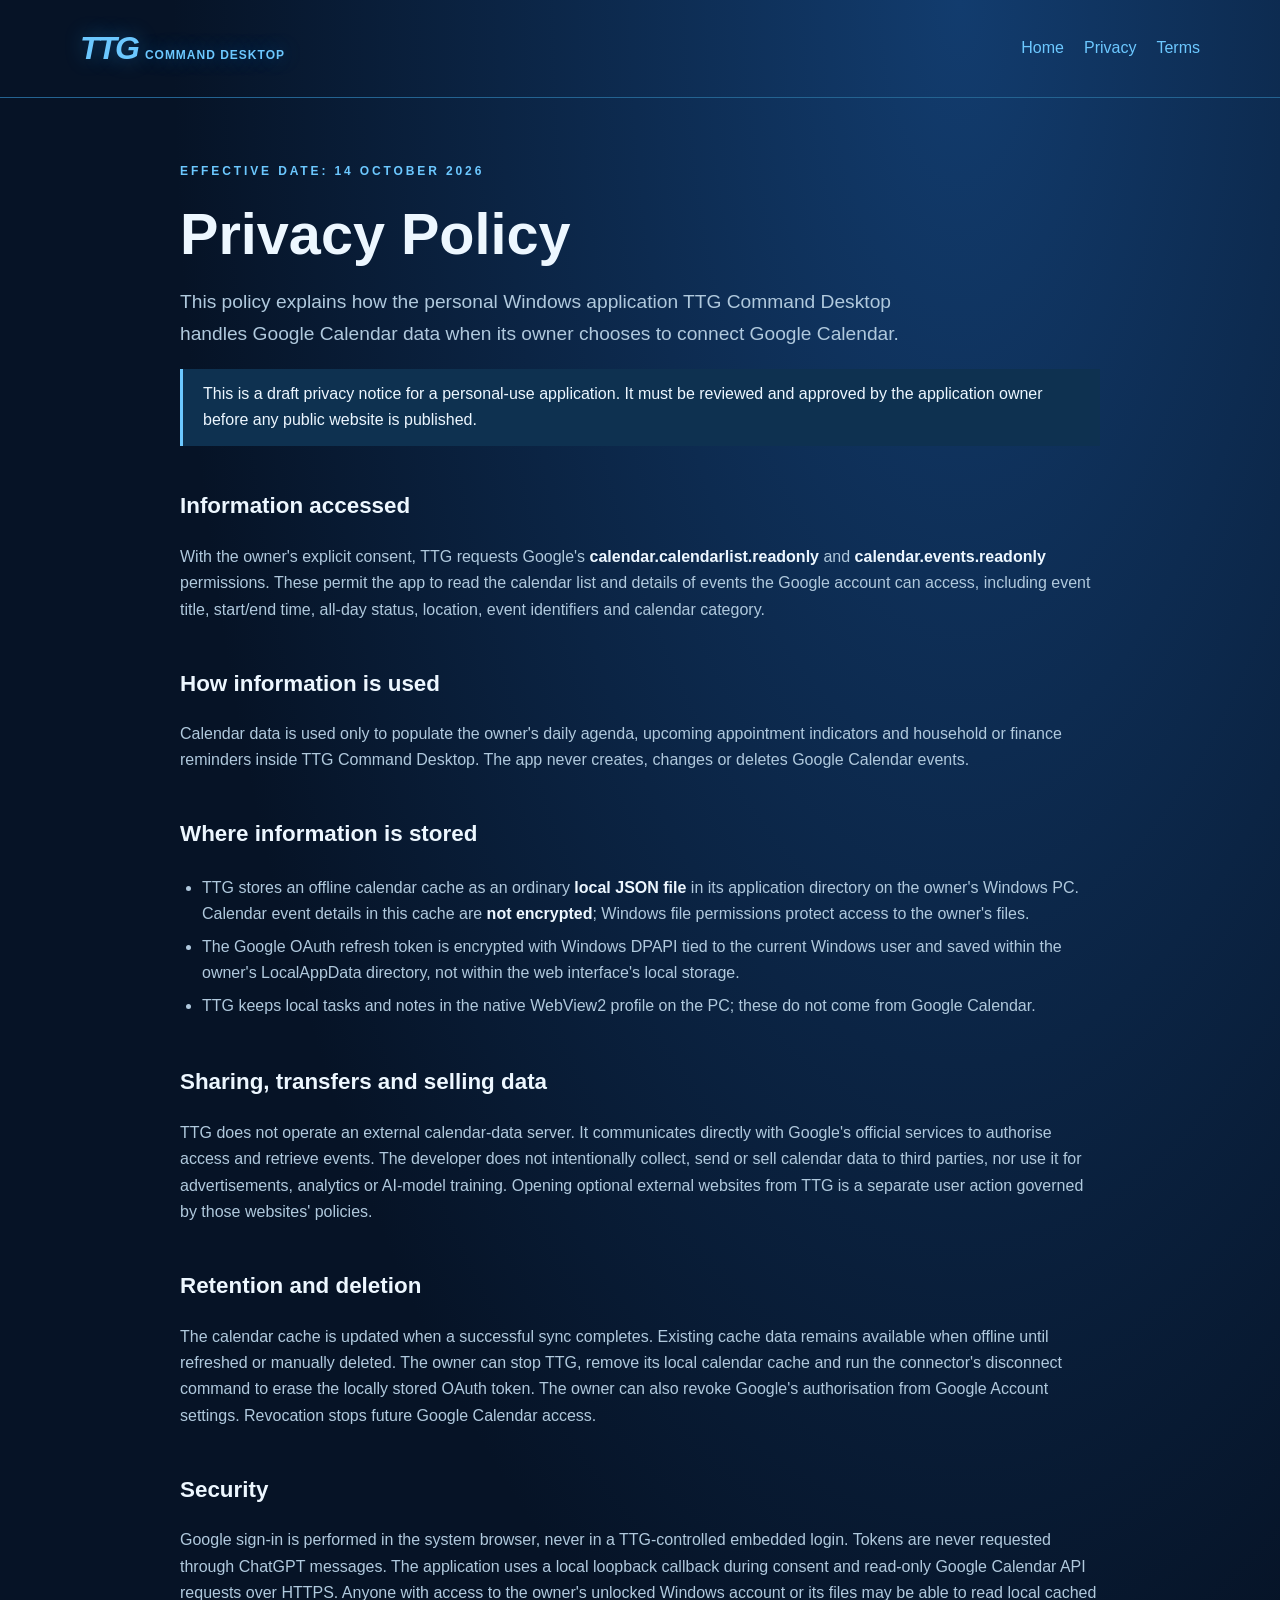
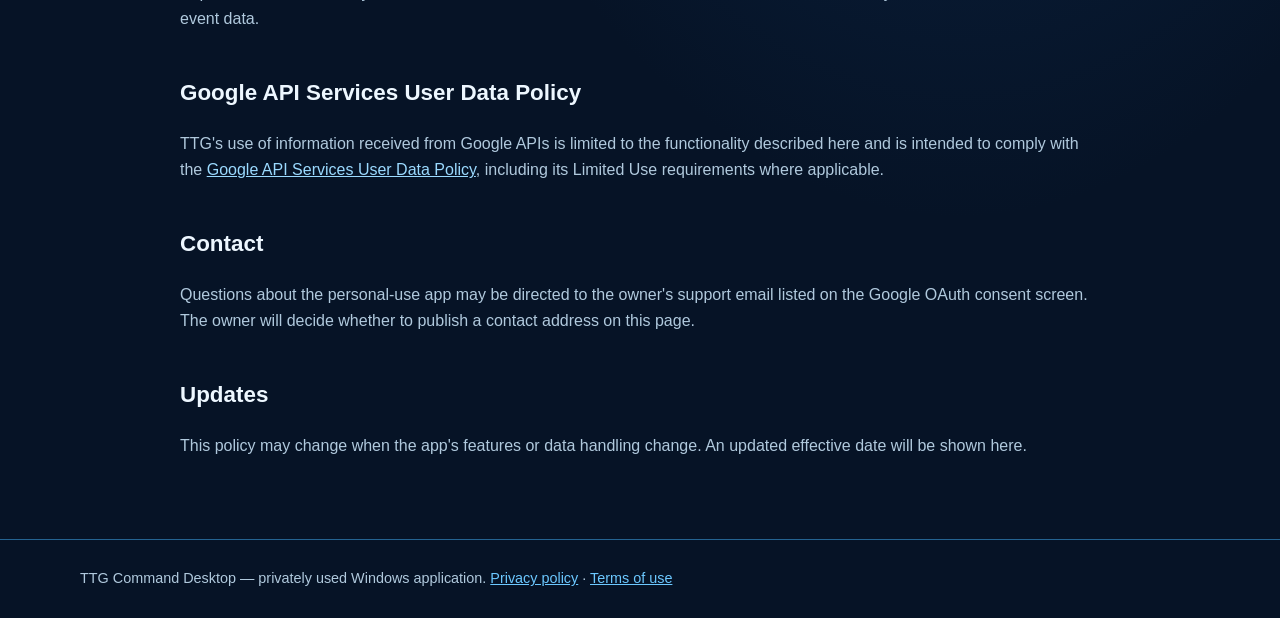
==== privacy.html @ db8e2920 "Add files via upload" ====
<!doctype html><html lang="en-GB"><head><meta charset="utf-8"><meta name="viewport" content="width=device-width,initial-scale=1"><title>Privacy policy | TTG Command Desktop</title><meta name="description" content="TTG Command Desktop is a private Windows command centre with a read-only Google Calendar integration."><link rel="stylesheet" href="./style.css"></head><body><header><div class="logo">TTG <small style="font-style:normal;font-size:12px;letter-spacing:1px">COMMAND DESKTOP</small></div><nav aria-label="Site navigation"><a href="./index.html">Home</a><a href="./privacy.html">Privacy</a><a href="./terms.html">Terms</a></nav></header><main><div class="kicker">Effective date: 14 October 2026</div><h1>Privacy Policy</h1><p class="lead">This policy explains how the personal Windows application TTG Command Desktop handles Google Calendar data when its owner chooses to connect Google Calendar.</p><div class="notice">This is a draft privacy notice for a personal-use application. It must be reviewed and approved by the application owner before any public website is published.</div><h2>Information accessed</h2><p>With the owner's explicit consent, TTG requests Google's <strong>calendar.calendarlist.readonly</strong> and <strong>calendar.events.readonly</strong> permissions. These permit the app to read the calendar list and details of events the Google account can access, including event title, start/end time, all-day status, location, event identifiers and calendar category.</p><h2>How information is used</h2><p>Calendar data is used only to populate the owner's daily agenda, upcoming appointment indicators and household or finance reminders inside TTG Command Desktop. The app never creates, changes or deletes Google Calendar events.</p><h2>Where information is stored</h2><ul><li>TTG stores an offline calendar cache as an ordinary <strong>local JSON file</strong> in its application directory on the owner's Windows PC. Calendar event details in this cache are <strong>not encrypted</strong>; Windows file permissions protect access to the owner's files.</li><li>The Google OAuth refresh token is encrypted with Windows DPAPI tied to the current Windows user and saved within the owner's LocalAppData directory, not within the web interface's local storage.</li><li>TTG keeps local tasks and notes in the native WebView2 profile on the PC; these do not come from Google Calendar.</li></ul><h2>Sharing, transfers and selling data</h2><p>TTG does not operate an external calendar-data server. It communicates directly with Google's official services to authorise access and retrieve events. The developer does not intentionally collect, send or sell calendar data to third parties, nor use it for advertisements, analytics or AI-model training. Opening optional external websites from TTG is a separate user action governed by those websites' policies.</p><h2>Retention and deletion</h2><p>The calendar cache is updated when a successful sync completes. Existing cache data remains available when offline until refreshed or manually deleted. The owner can stop TTG, remove its local calendar cache and run the connector's disconnect command to erase the locally stored OAuth token. The owner can also revoke Google's authorisation from Google Account settings. Revocation stops future Google Calendar access.</p><h2>Security</h2><p>Google sign-in is performed in the system browser, never in a TTG-controlled embedded login. Tokens are never requested through ChatGPT messages. The application uses a local loopback callback during consent and read-only Google Calendar API requests over HTTPS. Anyone with access to the owner's unlocked Windows account or its files may be able to read local cached event data.</p><h2>Google API Services User Data Policy</h2><p>TTG's use of information received from Google APIs is limited to the functionality described here and is intended to comply with the <a href="https://developers.google.com/terms/api-services-user-data-policy">Google API Services User Data Policy</a>, including its Limited Use requirements where applicable.</p><h2>Contact</h2><p>Questions about the personal-use app may be directed to the owner's support email listed on the Google OAuth consent screen. The owner will decide whether to publish a contact address on this page.</p><h2>Updates</h2><p>This policy may change when the app's features or data handling change. An updated effective date will be shown here.</p></main><footer>TTG Command Desktop — privately used Windows application. <a href="./privacy.html">Privacy policy</a> · <a href="./terms.html">Terms of use</a></footer></body></html>
---- style.css ----
:root{color-scheme:dark;--bg:#061326;--panel:#0c2543;--line:#246391;--blue:#6cc8ff;--text:#edf7ff;--muted:#b0c9dd}
*{box-sizing:border-box}body{margin:0;background:radial-gradient(ellipse at 75% 0,#123c6e 0,transparent 58%),var(--bg);font-family:Segoe UI,Arial,sans-serif;color:var(--text);min-height:100vh;line-height:1.65}
header{padding:22px min(7vw,80px);display:flex;justify-content:space-between;align-items:center;border-bottom:1px solid var(--line);gap:20px;flex-wrap:wrap}
.logo{font-weight:900;font-style:italic;letter-spacing:-2px;font-size:32px;color:var(--blue);text-shadow:0 0 20px #2da4ff6b}
nav{display:flex;gap:20px;flex-wrap:wrap}nav a,footer a{color:var(--blue)}a{color:#9bdaff}a:hover{text-decoration:underline}nav a{text-decoration:none}
main{width:min(920px,90vw);margin:4em auto 5em}h1{font-size:clamp(2rem,5vw,3.6rem);line-height:1.12;margin:.35em 0}h2{margin-top:1.9em;font-size:1.4rem}p,li{color:var(--muted)}
.kicker{text-transform:uppercase;letter-spacing:.24em;font-size:.75rem;color:var(--blue);font-weight:800}
.lead{font-size:1.2rem;max-width:780px}.card{background:linear-gradient(150deg,#102e52,#081e39);border:1px solid var(--line);border-radius:18px;padding:24px;margin-top:22px;box-shadow:0 14px 30px #0003}
.grid{display:grid;grid-template-columns:repeat(auto-fit,minmax(220px,1fr));gap:15px}.grid .card{margin:0}
strong{color:var(--text)}.notice{border-left:3px solid var(--blue);padding:12px 20px;background:#0e3150;color:var(--text)}
footer{padding:27px min(7vw,80px);color:var(--muted);font-size:.9rem;border-top:1px solid var(--line)}
ul{padding-left:22px}li{padding:3px 0}.tag{display:inline-block;font-size:.75rem;border:1px solid var(--line);border-radius:100px;padding:5px 12px;color:var(--blue)}
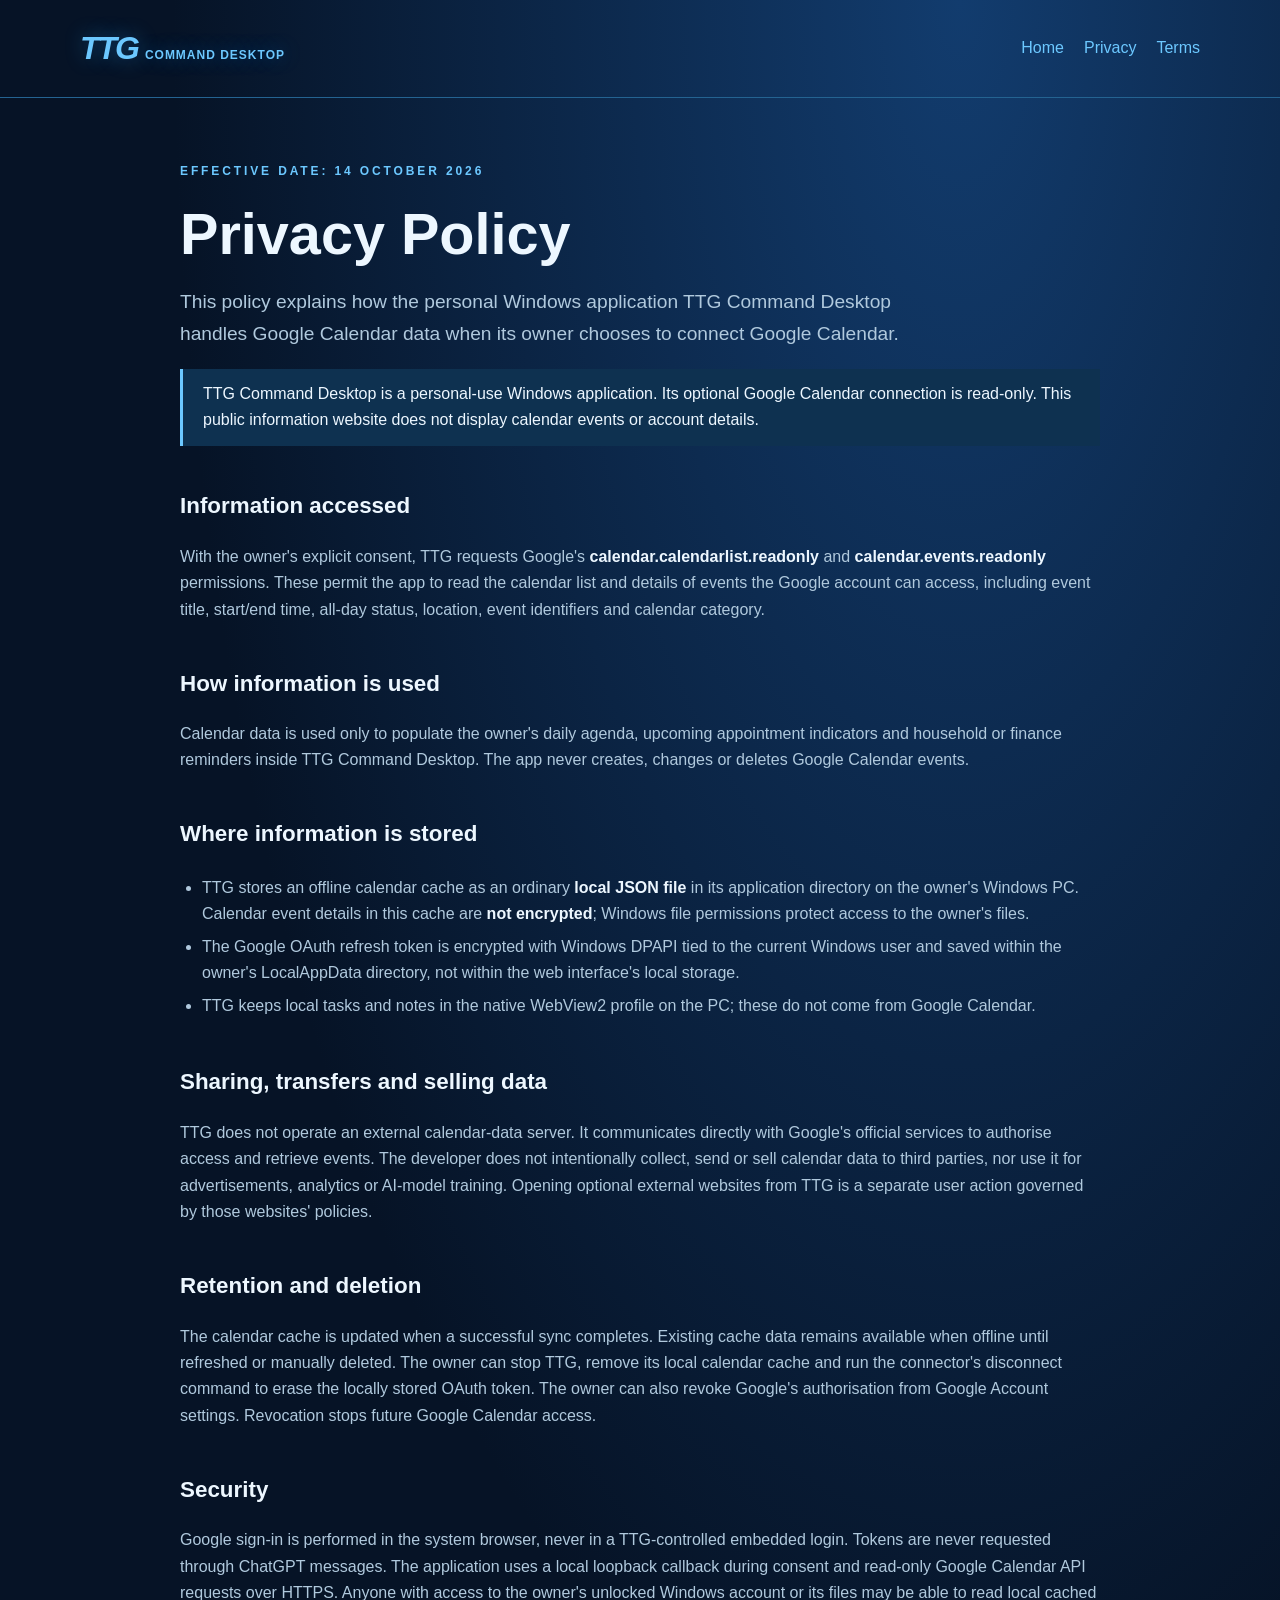
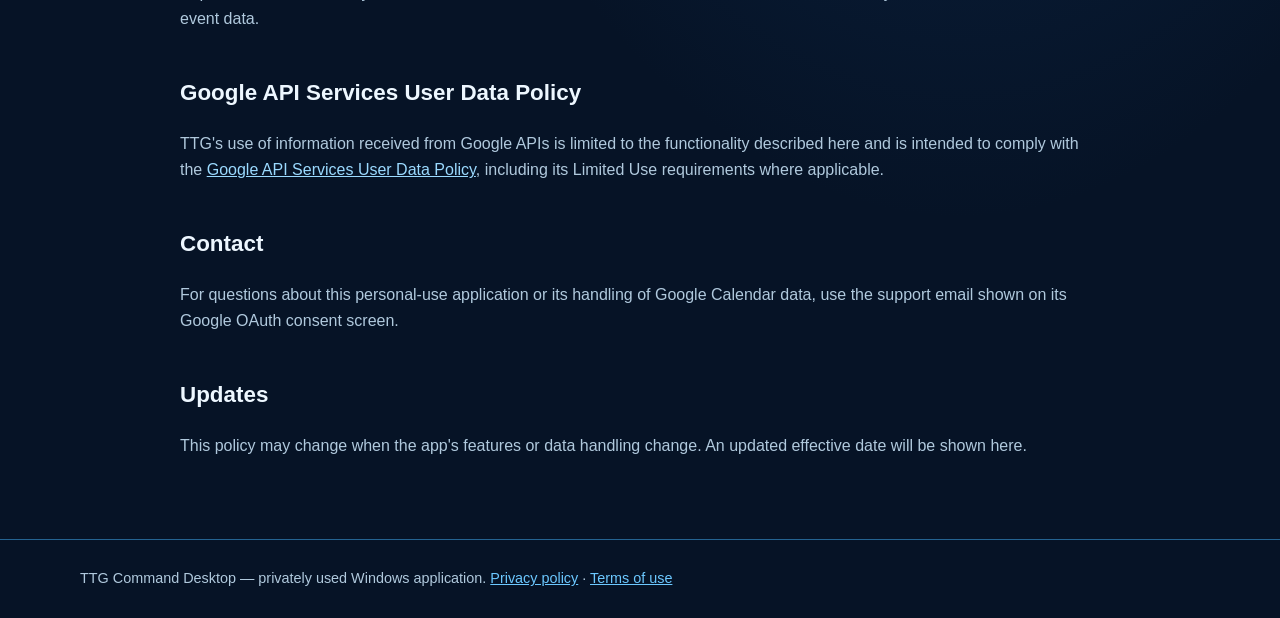
==== commit 8bc1f19d: "Add files via upload" ====
--- a/privacy.html
+++ b/privacy.html
@@ -1 +1 @@
-<!doctype html><html lang="en-GB"><head><meta charset="utf-8"><meta name="viewport" content="width=device-width,initial-scale=1"><title>Privacy policy | TTG Command Desktop</title><meta name="description" content="TTG Command Desktop is a private Windows command centre with a read-only Google Calendar integration."><link rel="stylesheet" href="./style.css"></head><body><header><div class="logo">TTG <small style="font-style:normal;font-size:12px;letter-spacing:1px">COMMAND DESKTOP</small></div><nav aria-label="Site navigation"><a href="./index.html">Home</a><a href="./privacy.html">Privacy</a><a href="./terms.html">Terms</a></nav></header><main><div class="kicker">Effective date: 14 October 2026</div><h1>Privacy Policy</h1><p class="lead">This policy explains how the personal Windows application TTG Command Desktop handles Google Calendar data when its owner chooses to connect Google Calendar.</p><div class="notice">This is a draft privacy notice for a personal-use application. It must be reviewed and approved by the application owner before any public website is published.</div><h2>Information accessed</h2><p>With the owner's explicit consent, TTG requests Google's <strong>calendar.calendarlist.readonly</strong> and <strong>calendar.events.readonly</strong> permissions. These permit the app to read the calendar list and details of events the Google account can access, including event title, start/end time, all-day status, location, event identifiers and calendar category.</p><h2>How information is used</h2><p>Calendar data is used only to populate the owner's daily agenda, upcoming appointment indicators and household or finance reminders inside TTG Command Desktop. The app never creates, changes or deletes Google Calendar events.</p><h2>Where information is stored</h2><ul><li>TTG stores an offline calendar cache as an ordinary <strong>local JSON file</strong> in its application directory on the owner's Windows PC. Calendar event details in this cache are <strong>not encrypted</strong>; Windows file permissions protect access to the owner's files.</li><li>The Google OAuth refresh token is encrypted with Windows DPAPI tied to the current Windows user and saved within the owner's LocalAppData directory, not within the web interface's local storage.</li><li>TTG keeps local tasks and notes in the native WebView2 profile on the PC; these do not come from Google Calendar.</li></ul><h2>Sharing, transfers and selling data</h2><p>TTG does not operate an external calendar-data server. It communicates directly with Google's official services to authorise access and retrieve events. The developer does not intentionally collect, send or sell calendar data to third parties, nor use it for advertisements, analytics or AI-model training. Opening optional external websites from TTG is a separate user action governed by those websites' policies.</p><h2>Retention and deletion</h2><p>The calendar cache is updated when a successful sync completes. Existing cache data remains available when offline until refreshed or manually deleted. The owner can stop TTG, remove its local calendar cache and run the connector's disconnect command to erase the locally stored OAuth token. The owner can also revoke Google's authorisation from Google Account settings. Revocation stops future Google Calendar access.</p><h2>Security</h2><p>Google sign-in is performed in the system browser, never in a TTG-controlled embedded login. Tokens are never requested through ChatGPT messages. The application uses a local loopback callback during consent and read-only Google Calendar API requests over HTTPS. Anyone with access to the owner's unlocked Windows account or its files may be able to read local cached event data.</p><h2>Google API Services User Data Policy</h2><p>TTG's use of information received from Google APIs is limited to the functionality described here and is intended to comply with the <a href="https://developers.google.com/terms/api-services-user-data-policy">Google API Services User Data Policy</a>, including its Limited Use requirements where applicable.</p><h2>Contact</h2><p>Questions about the personal-use app may be directed to the owner's support email listed on the Google OAuth consent screen. The owner will decide whether to publish a contact address on this page.</p><h2>Updates</h2><p>This policy may change when the app's features or data handling change. An updated effective date will be shown here.</p></main><footer>TTG Command Desktop — privately used Windows application. <a href="./privacy.html">Privacy policy</a> · <a href="./terms.html">Terms of use</a></footer></body></html>+<!doctype html><html lang="en-GB"><head><meta charset="utf-8"><meta name="viewport" content="width=device-width,initial-scale=1"><title>Privacy policy | TTG Command Desktop</title><meta name="description" content="TTG Command Desktop is a private Windows command centre with a read-only Google Calendar integration."><link rel="stylesheet" href="./style.css"></head><body><header><div class="logo">TTG <small style="font-style:normal;font-size:12px;letter-spacing:1px">COMMAND DESKTOP</small></div><nav aria-label="Site navigation"><a href="./index.html">Home</a><a href="./privacy.html">Privacy</a><a href="./terms.html">Terms</a></nav></header><main><div class="kicker">Effective date: 14 October 2026</div><h1>Privacy Policy</h1><p class="lead">This policy explains how the personal Windows application TTG Command Desktop handles Google Calendar data when its owner chooses to connect Google Calendar.</p><div class="notice">TTG Command Desktop is a personal-use Windows application. Its optional Google Calendar connection is read-only. This public information website does not display calendar events or account details.</div><h2>Information accessed</h2><p>With the owner's explicit consent, TTG requests Google's <strong>calendar.calendarlist.readonly</strong> and <strong>calendar.events.readonly</strong> permissions. These permit the app to read the calendar list and details of events the Google account can access, including event title, start/end time, all-day status, location, event identifiers and calendar category.</p><h2>How information is used</h2><p>Calendar data is used only to populate the owner's daily agenda, upcoming appointment indicators and household or finance reminders inside TTG Command Desktop. The app never creates, changes or deletes Google Calendar events.</p><h2>Where information is stored</h2><ul><li>TTG stores an offline calendar cache as an ordinary <strong>local JSON file</strong> in its application directory on the owner's Windows PC. Calendar event details in this cache are <strong>not encrypted</strong>; Windows file permissions protect access to the owner's files.</li><li>The Google OAuth refresh token is encrypted with Windows DPAPI tied to the current Windows user and saved within the owner's LocalAppData directory, not within the web interface's local storage.</li><li>TTG keeps local tasks and notes in the native WebView2 profile on the PC; these do not come from Google Calendar.</li></ul><h2>Sharing, transfers and selling data</h2><p>TTG does not operate an external calendar-data server. It communicates directly with Google's official services to authorise access and retrieve events. The developer does not intentionally collect, send or sell calendar data to third parties, nor use it for advertisements, analytics or AI-model training. Opening optional external websites from TTG is a separate user action governed by those websites' policies.</p><h2>Retention and deletion</h2><p>The calendar cache is updated when a successful sync completes. Existing cache data remains available when offline until refreshed or manually deleted. The owner can stop TTG, remove its local calendar cache and run the connector's disconnect command to erase the locally stored OAuth token. The owner can also revoke Google's authorisation from Google Account settings. Revocation stops future Google Calendar access.</p><h2>Security</h2><p>Google sign-in is performed in the system browser, never in a TTG-controlled embedded login. Tokens are never requested through ChatGPT messages. The application uses a local loopback callback during consent and read-only Google Calendar API requests over HTTPS. Anyone with access to the owner's unlocked Windows account or its files may be able to read local cached event data.</p><h2>Google API Services User Data Policy</h2><p>TTG's use of information received from Google APIs is limited to the functionality described here and is intended to comply with the <a href="https://developers.google.com/terms/api-services-user-data-policy">Google API Services User Data Policy</a>, including its Limited Use requirements where applicable.</p><h2>Contact</h2><p>For questions about this personal-use application or its handling of Google Calendar data, use the support email shown on its Google OAuth consent screen.</p><h2>Updates</h2><p>This policy may change when the app's features or data handling change. An updated effective date will be shown here.</p></main><footer>TTG Command Desktop — privately used Windows application. <a href="./privacy.html">Privacy policy</a> · <a href="./terms.html">Terms of use</a></footer></body></html>
